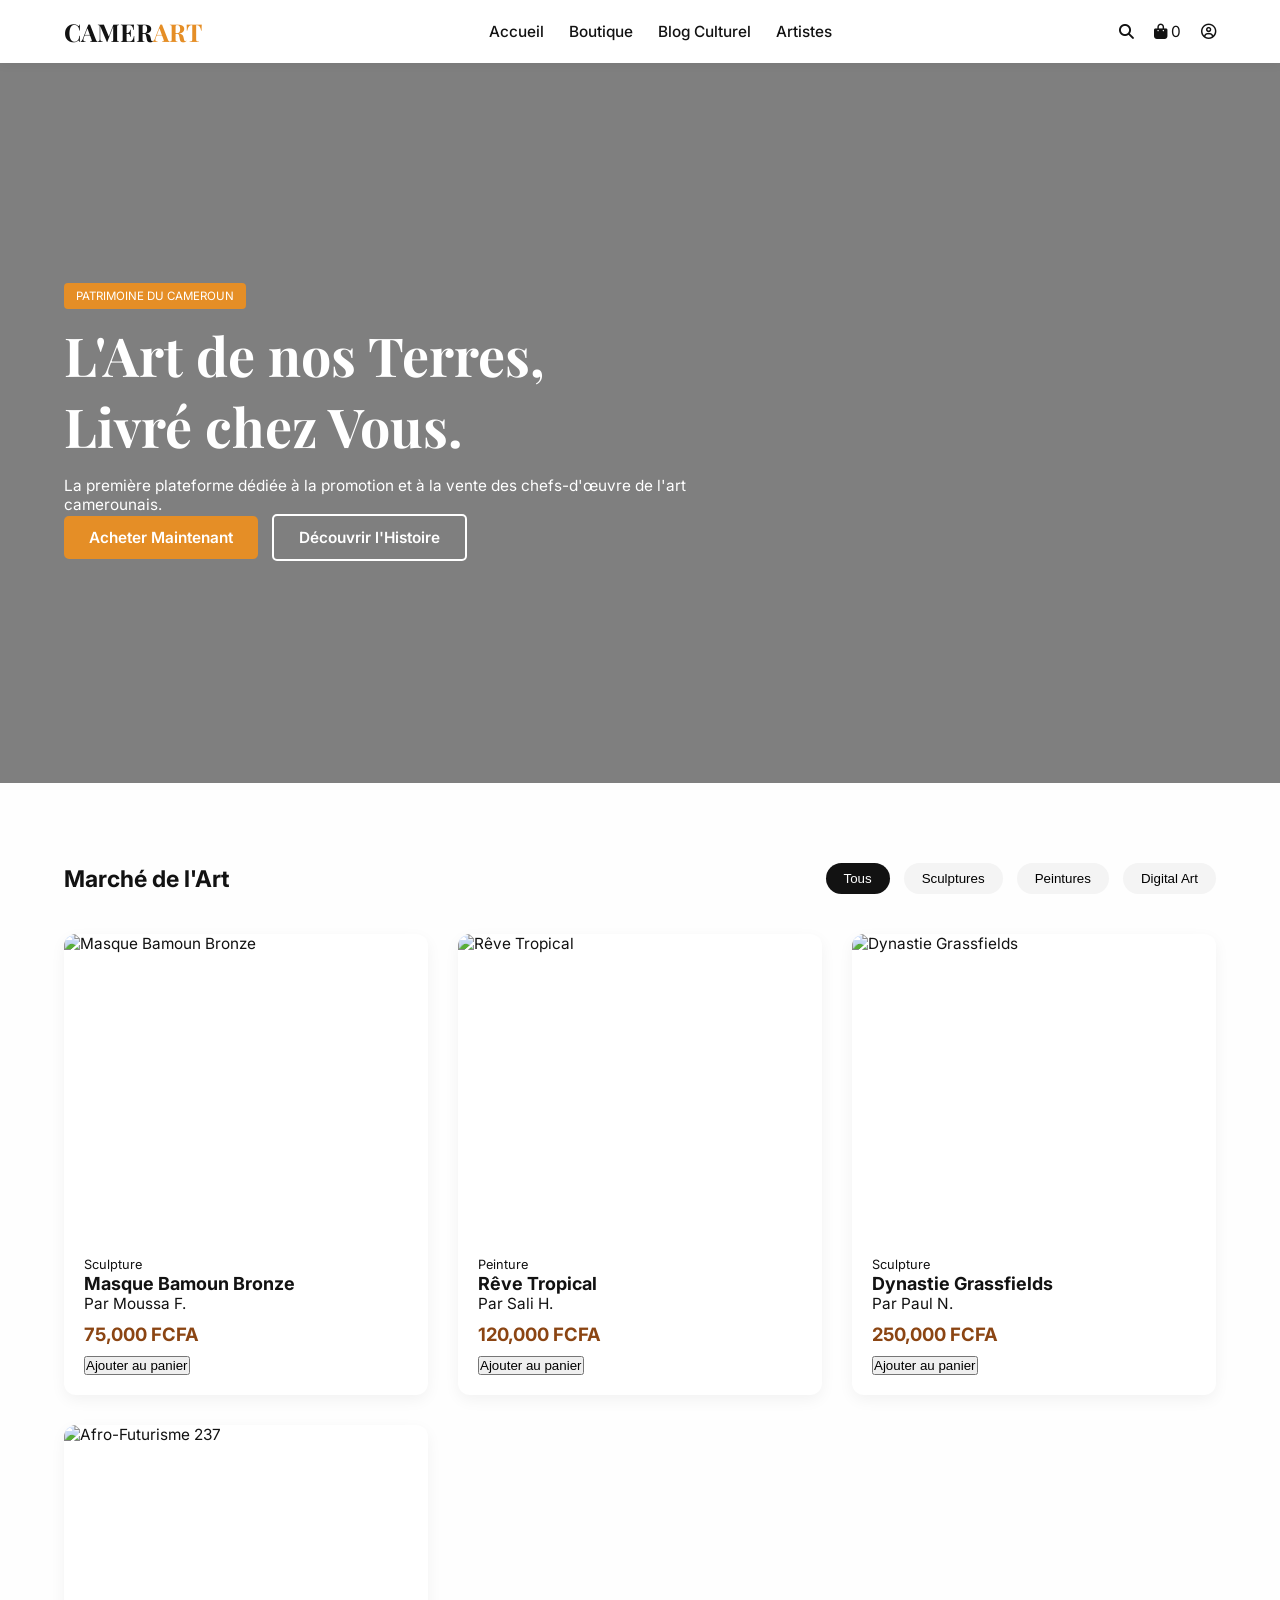
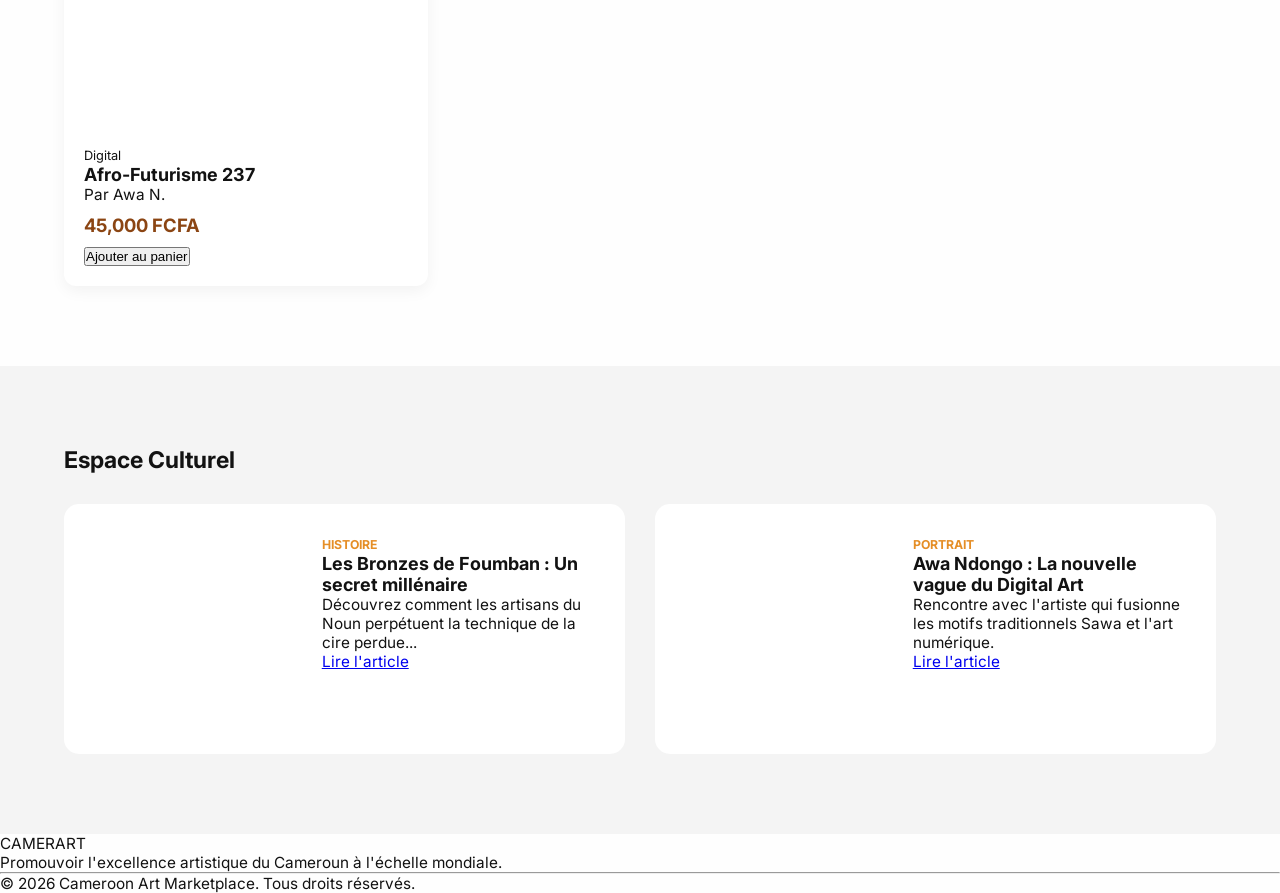
==== index.html @ 033e803b "Frontend complete + new pages + design improvements" ====
<!DOCTYPE html>
<html lang="fr">
<head>
    <meta charset="UTF-8">
    <meta name="viewport" content="width=device-width, initial-scale=1.0">
    <title>CamerArt | Marketplace d'Excellence</title>
    <link rel="stylesheet" href="css/style.css">
    <link href="https://fonts.googleapis.com/css2?family=Playfair+Display:wght@700&family=Inter:wght@300;400;600&display=swap" rel="stylesheet">
    <link rel="stylesheet" href="https://cdnjs.cloudflare.com/ajax/libs/font-awesome/6.4.0/css/all.min.css">
</head>
<body>

    <nav class="navbar">
        <div class="logo">CAMER<span>ART</span></div>
        <ul class="nav-links">
            <li><a href="#home">Accueil</a></li>
            <li><a href="#shop">Boutique</a></li>
            <li><a href="#blog">Blog Culturel</a></li>
            <li><a href="#artists">Artistes</a></li>
        </ul>
        <div class="nav-icons">
            <div class="search-trigger"><i class="fa-solid fa-magnifying-glass"></i></div>
            <div class="cart-icon" onclick="toggleCart()">
                <i class="fa-solid fa-bag-shopping"></i>
                <span id="cart-count">0</span>
            </div>
            <div class="user-menu">
                <i class="fa-regular fa-circle-user" onclick="toggleUserDashboard()"></i>
                <div class="user-dropdown" id="userDropdown">
                    <p class="user-name">Chargement...</p>
                    <hr>
                    <a href="#" onclick="openSettings()"><i class="fa-solid fa-gear"></i> Paramètres</a>
                    <a href="#"><i class="fa-solid fa-heart"></i> Favoris</a>
                    <a href="auth.html" class="logout-btn"><i class="fa-solid fa-sign-out"></i> Déconnexion</a>
                </div>
            </div>
        </div>
    </nav>

    <header class="hero" id="home">
        <div class="hero-content">
            <span class="badge">Patrimoine du Cameroun</span>
            <h1>L'Art de nos Terres, <br>Livré chez Vous.</h1>
            <p>La première plateforme dédiée à la promotion et à la vente des chefs-d'œuvre de l'art camerounais.</p>
            <div class="hero-btns">
                <a href="#shop" class="btn-primary">Acheter Maintenant</a>
                <a href="#blog" class="btn-secondary">Découvrir l'Histoire</a>
            </div>
        </div>
    </header>

    <section class="shop-section" id="shop">
        <div class="section-header">
            <h2 class="section-title">Marché de l'Art</h2>
            <div class="filters">
                <button class="filter-btn active" data-filter="all">Tous</button>
                <button class="filter-btn" data-filter="Sculpture">Sculptures</button>
                <button class="filter-btn" data-filter="Peinture">Peintures</button>
                <button class="filter-btn" data-filter="Digital">Digital Art</button>
            </div>
        </div>
        <div class="product-grid" id="product-display">
            </div>
    </section>

    <section class="blog-section" id="blog">
        <h2 class="section-title">Espace Culturel</h2>
        <div class="blog-grid">
            <article class="blog-card">
                <div class="blog-img" style="background-image: url('https://images.unsplash.com/photo-1523891707568-756bb0aca0f0?q=80&w=800');"></div>
                <div class="blog-content">
                    <span class="tag">Histoire</span>
                    <h3>Les Bronzes de Foumban : Un secret millénaire</h3>
                    <p>Découvrez comment les artisans du Noun perpétuent la technique de la cire perdue...</p>
                    <a href="#" class="read-more">Lire l'article</a>
                </div>
            </article>
            <article class="blog-card">
                <div class="blog-img" style="background-image: url('https://images.unsplash.com/photo-1513364776144-60967b0f800f?q=80&w=800');"></div>
                <div class="blog-content">
                    <span class="tag">Portrait</span>
                    <h3>Awa Ndongo : La nouvelle vague du Digital Art</h3>
                    <p>Rencontre avec l'artiste qui fusionne les motifs traditionnels Sawa et l'art numérique.</p>
                    <a href="#" class="read-more">Lire l'article</a>
                </div>
            </article>
        </div>
    </section>

    <div id="settingsModal" class="modal">
        <div class="modal-content">
            <span class="close" onclick="closeSettings()">&times;</span>
            <h2>Paramètres du Compte</h2>
            <form class="settings-form">
                <div class="input-group">
                    <label>Nom Complet</label>
                    <input type="text" value="Utilisateur Démo">
                </div>
                <div class="input-group">
                    <label>Email</label>
                    <input type="email" value="demo@camerart.cm">
                </div>
                <div class="input-group">
                    <label>Changer le Mot de Passe</label>
                    <input type="password" placeholder="Nouveau mot de passe">
                </div>
                <div class="input-group">
                    <label>Devise Préférée</label>
                    <select>
                        <option>FCFA (XAF)</option>
                        <option>Euro (€)</option>
                        <option>Dollar ($)</option>
                    </select>
                </div>
                <button type="button" class="btn-primary">Enregistrer les modifications</button>
            </form>
        </div>
    </div>

    <footer>
        <div class="footer-content">
            <div class="footer-logo">CAMER<span>ART</span></div>
            <p>Promouvoir l'excellence artistique du Cameroun à l'échelle mondiale.</p>
        </div>
        <hr>
        <p class="copy">&copy; 2026 Cameroon Art Marketplace. Tous droits réservés.</p>
    </footer>

    <script src="js/script.js"></script>
</body>
</html>
---- css/style.css ----
:root {
    --primary: #8b4513;
    --accent: #e58e26;
    --dark: #121212;
    --light: #fefefe;
    --gray: #f4f4f4;
    --text-muted: #666;
    --transition: all 0.3s ease;
}

* { margin: 0; padding: 0; box-sizing: border-box; }
body { font-family: 'Inter', sans-serif; background: var(--light); color: var(--dark); scroll-behavior: smooth; }

/* Navbar */
.navbar {
    display: flex; justify-content: space-between; align-items: center;
    padding: 15px 5%; background: white; position: sticky; top: 0; z-index: 1000;
    box-shadow: 0 2px 10px rgba(0,0,0,0.05);
}
.logo { font-family: 'Playfair Display', serif; font-size: 1.6rem; font-weight: 700; cursor: pointer; }
.logo span { color: var(--accent); }
.nav-links { display: flex; list-style: none; gap: 25px; }
.nav-links a { text-decoration: none; color: var(--dark); font-weight: 500; transition: var(--transition); }
.nav-links a:hover { color: var(--accent); }
.nav-icons { display: flex; gap: 20px; align-items: center; cursor: pointer; }

/* User Dropdown */
.user-menu { position: relative; }
.user-dropdown {
    position: absolute; right: 0; top: 40px; background: white;
    width: 200px; border-radius: 10px; box-shadow: 0 10px 25px rgba(0,0,0,0.1);
    display: none; flex-direction: column; padding: 10px;
}
.user-dropdown.show { display: flex; }
.user-dropdown a { padding: 10px; text-decoration: none; color: var(--dark); font-size: 0.9rem; border-radius: 5px; }
.user-dropdown a:hover { background: var(--gray); }

/* Hero */
.hero {
    height: 80vh; background: linear-gradient(rgba(0,0,0,0.5), rgba(0,0,0,0.5)), url('https://images.unsplash.com/photo-1549490349-8643362247b5?q=80&w=1600');
    background-size: cover; background-position: center; display: flex; align-items: center; padding: 0 5%; color: white;
}
.hero-content { max-width: 700px; }
.hero-content h1 { font-family: 'Playfair Display', serif; font-size: 3.5rem; margin: 15px 0; }
.badge { background: var(--accent); padding: 6px 12px; border-radius: 4px; font-size: 0.75rem; text-transform: uppercase; }

/* Buttons */
.btn-primary { background: var(--accent); color: white; padding: 12px 25px; border-radius: 5px; text-decoration: none; border: none; cursor: pointer; font-weight: 600; display: inline-block; }
.btn-secondary { background: transparent; border: 2px solid white; color: white; padding: 12px 25px; border-radius: 5px; text-decoration: none; margin-left: 10px; font-weight: 600; display: inline-block; }

/* Shop Section */
.shop-section { padding: 80px 5%; }
.section-header { display: flex; justify-content: space-between; align-items: center; margin-bottom: 40px; }
.filter-btn { background: var(--gray); border: none; padding: 8px 18px; border-radius: 20px; cursor: pointer; margin-left: 10px; transition: var(--transition); }
.filter-btn.active { background: var(--dark); color: white; }

.product-grid { display: grid; grid-template-columns: repeat(auto-fill, minmax(280px, 1fr)); gap: 30px; }
.product-card { background: white; border-radius: 12px; overflow: hidden; box-shadow: 0 5px 15px rgba(0,0,0,0.05); transition: var(--transition); }
.product-card:hover { transform: translateY(-8px); }
.product-img { width: 100%; height: 300px; object-fit: cover; }
.product-info { padding: 20px; }
.price { font-size: 1.2rem; font-weight: 700; color: var(--primary); margin: 10px 0; }

/* Blog Section */
.blog-section { padding: 80px 5%; background: var(--gray); }
.blog-grid { display: grid; grid-template-columns: repeat(auto-fit, minmax(400px, 1fr)); gap: 30px; margin-top: 30px; }
.blog-card { display: flex; background: white; border-radius: 15px; overflow: hidden; }
.blog-img { flex: 1; background-size: cover; background-position: center; min-height: 250px; }
.blog-content { flex: 1.2; padding: 30px; }
.tag { color: var(--accent); font-weight: 700; font-size: 0.8rem; text-transform: uppercase; }

/* Modal */
.modal { display: none; position: fixed; z-index: 2000; left: 0; top: 0; width: 100%; height: 100%; background: rgba(0,0,0,0.6); backdrop-filter: blur(5px); }
.modal-content { background: white; margin: 10% auto; padding: 40px; width: 500px; border-radius: 15px; position: relative; }
.close { position: absolute; right: 20px; top: 15px; font-size: 28px; cursor: pointer; }

/* Auth forms (reprise du code précédent optimisé) */
.auth-form { display: none; }
.active-form { display: flex !important; flex-direction: column; }

/* auh css*/

/* --- AUTH PAGE STYLES --- */
.auth-body {
    height: 100vh;
    display: flex;
    align-items: center;
    justify-content: center;
    background: #f0f2f5;
    padding: 20px;
}

.auth-container {
    width: 1000px;
    max-width: 100%;
    height: 650px;
    background: white;
    border-radius: 20px;
    display: flex;
    overflow: hidden;
    box-shadow: 0 25px 50px rgba(0,0,0,0.15);
    animation: fadeIn 0.8s ease-out;
}

@keyframes fadeIn {
    from { opacity: 0; transform: translateY(20px); }
    to { opacity: 1; transform: translateY(0); }
}

.auth-visual {
    flex: 1;
    background: url('https://images.unsplash.com/photo-1549490349-8643362247b5?auto=format&fit=crop&q=80&w=1000');
    background-size: cover;
    background-position: center;
    position: relative;
    color: white;
    display: flex;
    align-items: flex-end;
    padding: 40px;
}

.visual-overlay {
    background: rgba(0, 0, 0, 0.4);
    backdrop-filter: blur(8px);
    padding: 30px;
    border-radius: 15px;
    border: 1px solid rgba(255,255,255,0.2);
}

.auth-form-box {
    flex: 1;
    padding: 50px;
    display: flex;
    flex-direction: column;
}

.form-toggle {
    display: flex;
    background: #f0f2f5;
    padding: 5px;
    border-radius: 10px;
    margin-bottom: 30px;
}

.form-toggle button {
    flex: 1;
    padding: 10px;
    border: none;
    background: none;
    cursor: pointer;
    font-weight: 600;
    border-radius: 8px;
    transition: var(--transition);
}

.form-toggle button.active {
    background: white;
    box-shadow: 0 4px 10px rgba(0,0,0,0.1);
    color: var(--accent);
}

.auth-form {
    display: none;
    animation: slideIn 0.4s ease-out;
}

.auth-form.active-form {
    display: flex;
    flex-direction: column;
}

@keyframes slideIn {
    from { opacity: 0; transform: translateX(20px); }
    to { opacity: 1; transform: translateX(0); }
}

.input-group { margin-bottom: 20px; }
.input-group label { display: block; font-size: 0.85rem; margin-bottom: 5px; font-weight: 600; }
.input-group input {
    width: 100%;
    padding: 12px;
    border: 1px solid #ddd;
    border-radius: 8px;
    background: #f9f9f9;
}

.input-row { display: flex; gap: 15px; }

/* Role Selector (Client vs Artist) */
.role-selector {
    display: flex;
    gap: 10px;
    margin-top: 5px;
}

.role-selector input { display: none; }
.role-selector label {
    flex: 1;
    padding: 10px;
    text-align: center;
    border: 2px solid #eee;
    border-radius: 8px;
    cursor: pointer;
    transition: var(--transition);
}

.role-selector input:checked + label {
    border-color: var(--accent);
    background: rgba(229, 142, 38, 0.1);
    color: var(--accent);
}

.btn-submit {
    background: var(--dark);
    color: white;
    padding: 15px;
    border: none;
    border-radius: 8px;
    font-weight: 600;
    cursor: pointer;
    transition: var(--transition);
    margin-top: 10px;
}

.btn-submit:hover { background: var(--accent); transform: scale(1.02); }

@media (max-width: 850px) {
    .auth-visual { display: none; }
    .auth-container { width: 500px; }
}

/*responsive*/
html {
    /* Ajuste la taille de police de base dynamiquement entre 14px et 18px selon l'écran */
    font-size: clamp(14px, 1.2vw, 18px);
}

/* LA LIGNE MAGIQUE POUR LES GRILLES (Produits, Blog, etc.) */
.product-grid, .blog-grid {
    grid-template-columns: repeat(auto-fit, minmax(min(100%, 300px), 1fr));
}
img {
    max-width: 100%;
    height: auto;
    display: block;
}
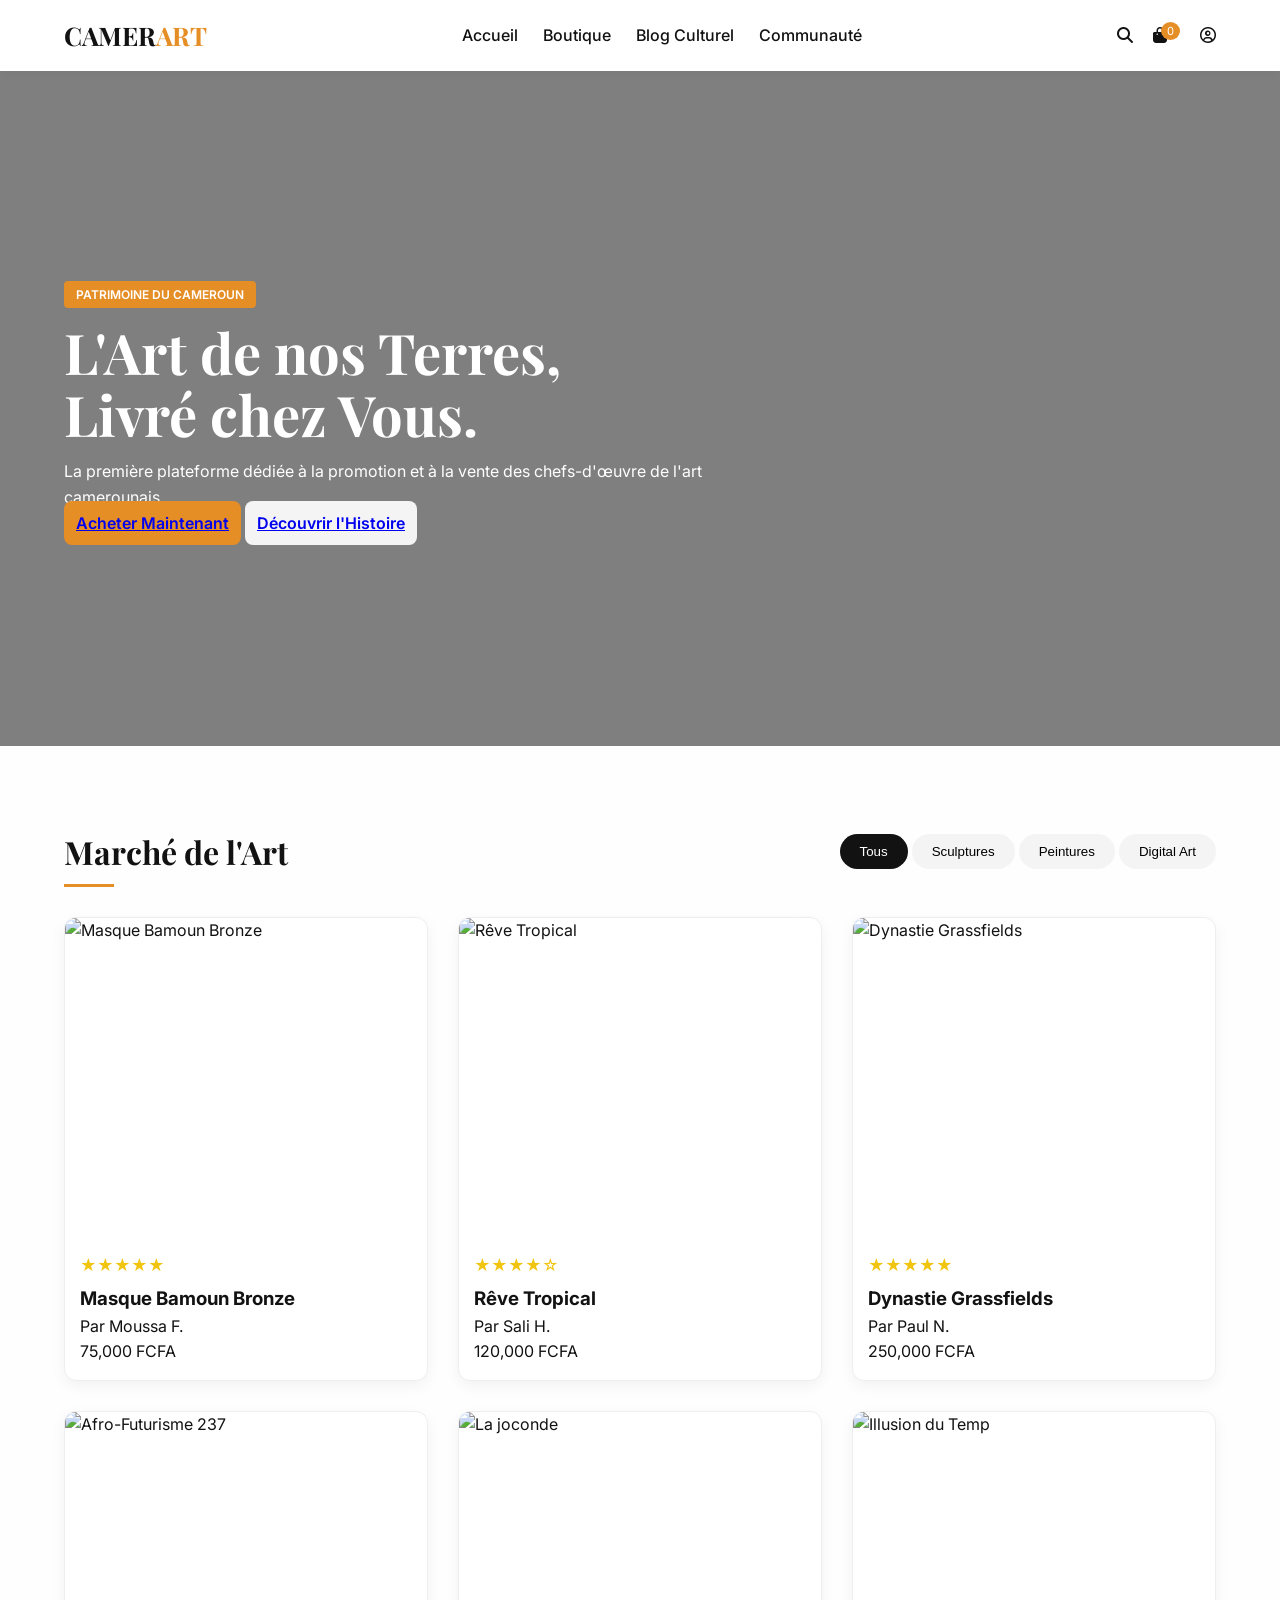
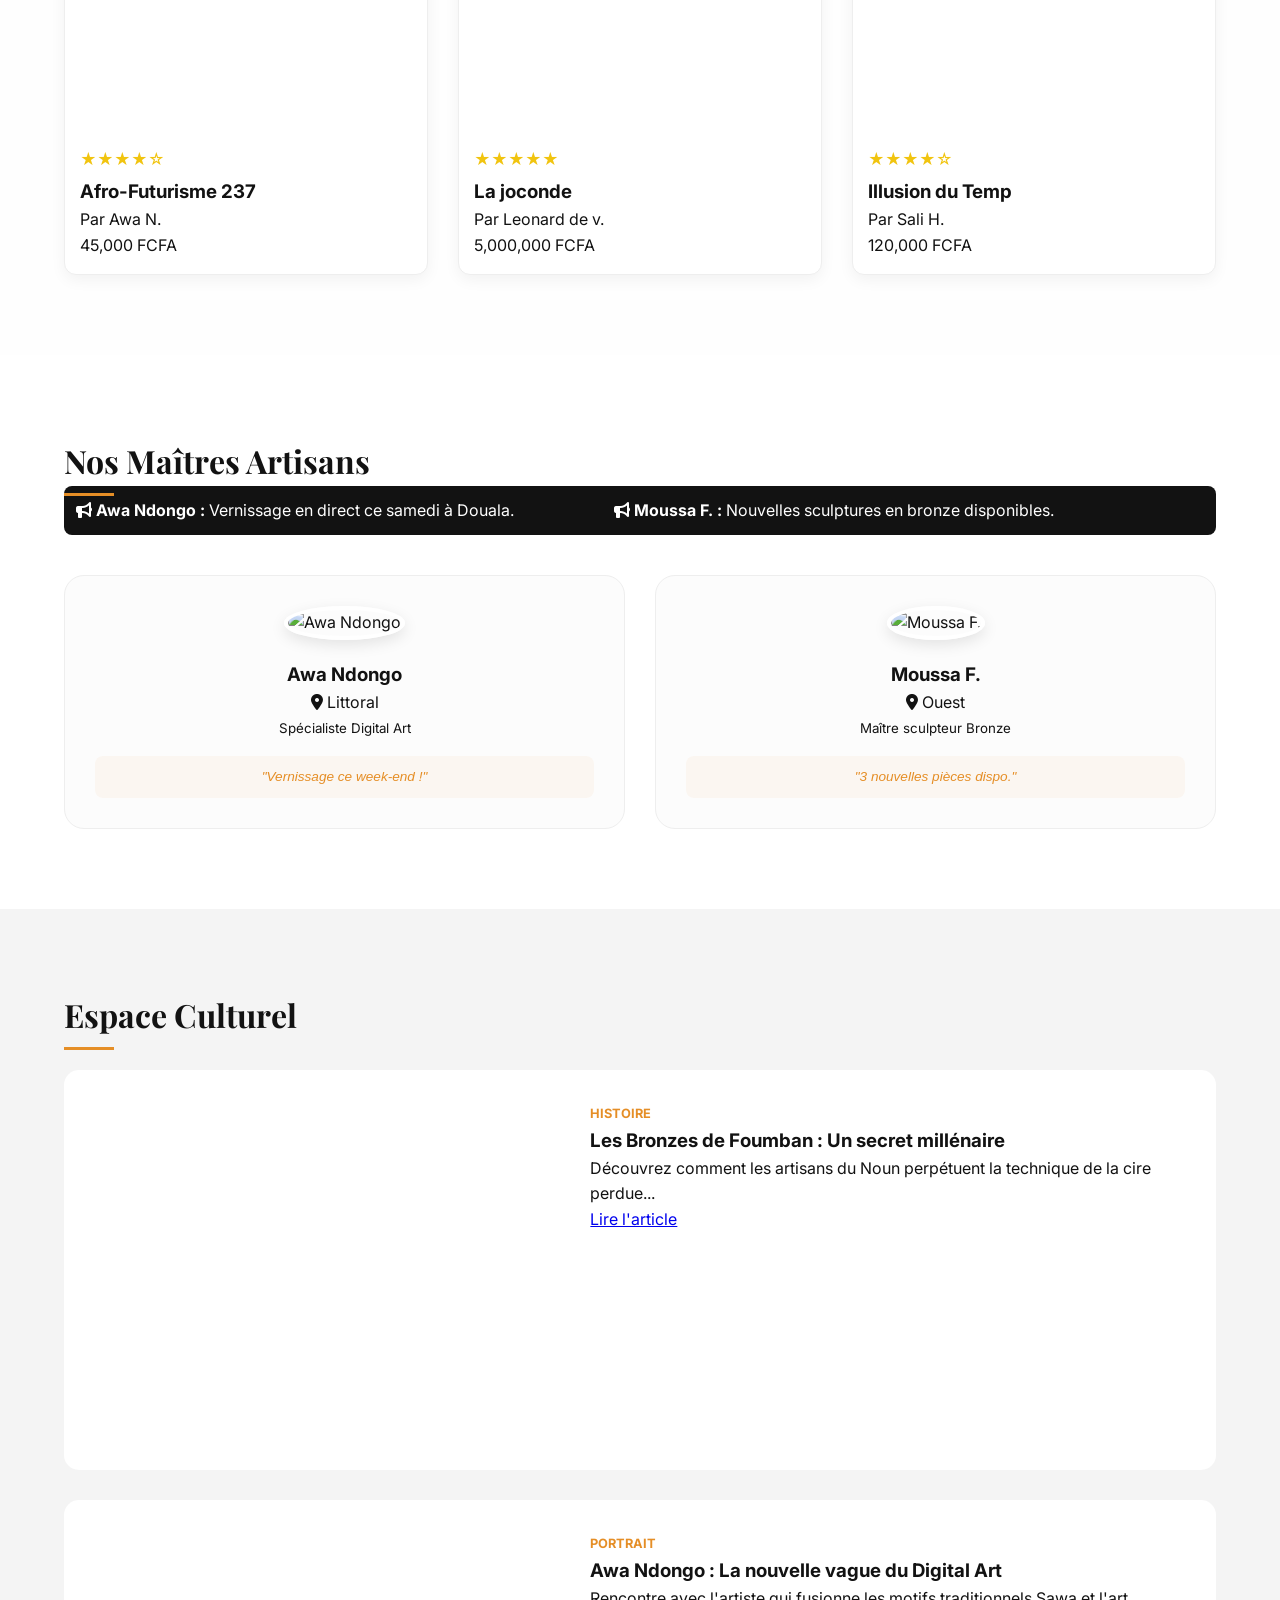
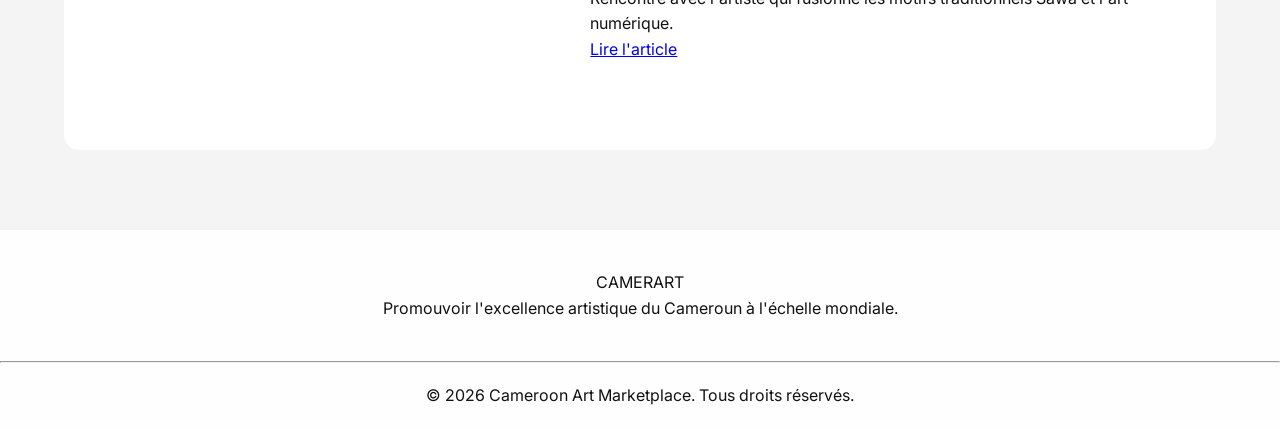
==== commit 77ebd49f: "Envoi du code source" ====
--- a/index.html
+++ b/index.html
@@ -16,7 +16,7 @@
             <li><a href="#home">Accueil</a></li>
             <li><a href="#shop">Boutique</a></li>
             <li><a href="#blog">Blog Culturel</a></li>
-            <li><a href="#artists">Artistes</a></li>
+            <li><a href="#artists">Communauté</a></li>
         </ul>
         <div class="nav-icons">
             <div class="search-trigger"><i class="fa-solid fa-magnifying-glass"></i></div>
@@ -27,7 +27,7 @@
             <div class="user-menu">
                 <i class="fa-regular fa-circle-user" onclick="toggleUserDashboard()"></i>
                 <div class="user-dropdown" id="userDropdown">
-                    <p class="user-name">Chargement...</p>
+                    <p class="user-name">Visiteur</p>
                     <hr>
                     <a href="#" onclick="openSettings()"><i class="fa-solid fa-gear"></i> Paramètres</a>
                     <a href="#"><i class="fa-solid fa-heart"></i> Favoris</a>
@@ -56,74 +56,164 @@
                 <button class="filter-btn active" data-filter="all">Tous</button>
                 <button class="filter-btn" data-filter="Sculpture">Sculptures</button>
                 <button class="filter-btn" data-filter="Peinture">Peintures</button>
-                <button class="filter-btn" data-filter="Digital">Digital Art</button>
+                <button class="filter-btn" data-filter="Digital Art">Digital Art</button>
             </div>
         </div>
         <div class="product-grid" id="product-display">
             </div>
     </section>
 
+    <section class="artists-section" id="artists">
+        <h2 class="section-title">Nos Maîtres Artisans</h2>
+        <div class="announcements-ticker">
+            <div class="ticker-content">
+                <span><i class="fa-solid fa-bullhorn"></i> <strong>Awa Ndongo :</strong> Vernissage en direct ce samedi à Douala.</span>
+                <span><i class="fa-solid fa-bullhorn"></i> <strong>Moussa F. :</strong> Nouvelles sculptures en bronze disponibles.</span>
+            </div>
+        </div>
+        <div class="artists-grid" id="artists-list">
+            </div>
+    </section>
+
+    <div id="productModal" class="modal">
+        <div class="product-modal-view">
+            <span class="close" onclick="closeProductModal()">&times;</span>
+            <div class="product-layout">
+                <div class="product-gallery">
+                    <img src="" id="modal-img" alt="Oeuvre">
+                    <div class="badge-overlay">Certifié Original</div>
+                </div>
+                <div class="product-info-panel">
+                    <p class="category-path">Boutique > <span id="modal-cat">Catégorie</span></p>
+                    <h2 id="modal-title">Nom de l'œuvre</h2>
+                    <p style="margin-top: -15px; color: var(--accent); font-weight: 600;">Par <span id="modal-artist">Artiste</span></p>
+                    
+                    <div class="rating-box" id="modal-stars" style="color: #f1c40f;">
+                        </div>
+                    <hr>
+                    <div class="price-display">
+                        <span class="value" id="modal-price">0</span>
+                        <span class="currency">FCFA</span>
+                    </div>
+                    <div class="stock-info" id="modal-stock">
+                        <i class="fa-solid fa-boxes-stacked"></i> <span>En stock</span>
+                    </div>
+                    <div class="description-scroll">
+                        <h3>À propos de cette pièce</h3>
+                        <p id="modal-desc">Description...</p>
+                    </div>
+                    <div class="action-bar">
+                        <div class="qty-box">
+                            <label>Quantité</label>
+                            <select id="modal-qty">
+                                <option value="1">1</option>
+                                <option value="2">2</option>
+                                <option value="3">3</option>
+                            </select>
+                        </div>
+                        <button class="btn-buy" onclick="addToCartFromModal()">Ajouter au panier</button>
+                    </div>
+                </div>
+            </div>
+        </div>
+    </div>
+
+    <div id="cartModal" class="modal">
+        <div class="modal-content cart-modal-full">
+            <span class="close" onclick="toggleCart()">&times;</span>
+            <div class="cart-container">
+                <div class="cart-main">
+                    <h2>Mon Panier <span id="items-count-text">(0 articles)</span></h2>
+                    <div id="cart-items-container" class="cart-items-scroll">
+                        </div>
+                </div>
+                <div class="cart-sidebar">
+                    <h3>Détails du paiement</h3>
+                    <div class="bill-line" style="display:flex; justify-content:space-between;">
+                        <span>Sous-total</span><span id="subtotal">0 FCFA</span>
+                    </div>
+                    <div class="bill-line" style="display:flex; justify-content:space-between;">
+                        <span>Livraison</span><span style="color:green;">Gratuit</span>
+                    </div>
+                    <hr>
+                    <div class="bill-line total" style="display:flex; justify-content:space-between; font-weight:bold; font-size:1.2rem;">
+                        <span>Total</span><span id="cart-total-price">0 FCFA</span>
+                    </div>
+                    
+                    <div class="payment-methods" style="margin-top:20px;">
+                        <p>Choisir votre opérateur :</p>
+                        <div class="method-grid">
+                            <label class="pay-btn">
+                                <input type="radio" name="pay" checked>
+                                <img src='../assets/ui/logo_orange.png' width="30">
+                                <span>Orange</span>
+                            </label>
+                            <label class="pay-btn">
+                                <input type="radio" name="pay">
+                                <img src='../assets/ui/logo_mtn.png' width="30">
+                                <span>MTN</span>
+                            </label>
+                        </div>
+                    </div>
+                    <button class="btn-pay-now" style="width:100%; margin-top:20px;">Payer en toute sécurité</button>
+                </div>
+            </div>
+        </div>
+    </div>
+
     <section class="blog-section" id="blog">
+
         <h2 class="section-title">Espace Culturel</h2>
+
         <div class="blog-grid">
+
             <article class="blog-card">
-                <div class="blog-img" style="background-image: url('https://images.unsplash.com/photo-1523891707568-756bb0aca0f0?q=80&w=800');"></div>
+
+                <div class="blog-img" style="background-image: url('../assets/artworks/img2_blog.png');"></div>
+
                 <div class="blog-content">
+
                     <span class="tag">Histoire</span>
+
                     <h3>Les Bronzes de Foumban : Un secret millénaire</h3>
+
                     <p>Découvrez comment les artisans du Noun perpétuent la technique de la cire perdue...</p>
+
                     <a href="#" class="read-more">Lire l'article</a>
-                </div>
+
+                </div>
+
             </article>
+
             <article class="blog-card">
-                <div class="blog-img" style="background-image: url('https://images.unsplash.com/photo-1513364776144-60967b0f800f?q=80&w=800');"></div>
+
+                <div class="blog-img" style="background-image: url('../assets/artworks/img1_blog.png');"></div>
+
                 <div class="blog-content">
+
                     <span class="tag">Portrait</span>
+
                     <h3>Awa Ndongo : La nouvelle vague du Digital Art</h3>
+
                     <p>Rencontre avec l'artiste qui fusionne les motifs traditionnels Sawa et l'art numérique.</p>
+
                     <a href="#" class="read-more">Lire l'article</a>
-                </div>
+
+                </div>
+
             </article>
-        </div>
+
+        </div>
+
     </section>
 
-    <div id="settingsModal" class="modal">
-        <div class="modal-content">
-            <span class="close" onclick="closeSettings()">&times;</span>
-            <h2>Paramètres du Compte</h2>
-            <form class="settings-form">
-                <div class="input-group">
-                    <label>Nom Complet</label>
-                    <input type="text" value="Utilisateur Démo">
-                </div>
-                <div class="input-group">
-                    <label>Email</label>
-                    <input type="email" value="demo@camerart.cm">
-                </div>
-                <div class="input-group">
-                    <label>Changer le Mot de Passe</label>
-                    <input type="password" placeholder="Nouveau mot de passe">
-                </div>
-                <div class="input-group">
-                    <label>Devise Préférée</label>
-                    <select>
-                        <option>FCFA (XAF)</option>
-                        <option>Euro (€)</option>
-                        <option>Dollar ($)</option>
-                    </select>
-                </div>
-                <button type="button" class="btn-primary">Enregistrer les modifications</button>
-            </form>
-        </div>
-    </div>
-
     <footer>
-        <div class="footer-content">
+        <div class="footer-content" style="text-align:center; padding: 40px 0;">
             <div class="footer-logo">CAMER<span>ART</span></div>
             <p>Promouvoir l'excellence artistique du Cameroun à l'échelle mondiale.</p>
         </div>
         <hr>
-        <p class="copy">&copy; 2026 Cameroon Art Marketplace. Tous droits réservés.</p>
+        <p class="copy" style="text-align:center; padding: 20px 0;">&copy; 2026 Cameroon Art Marketplace. Tous droits réservés.</p>
     </footer>
 
     <script src="js/script.js"></script>
--- a/css/style.css
+++ b/css/style.css
@@ -1,3 +1,4 @@
+/* --- VARIABLES & BASE --- */
 :root {
     --primary: #8b4513;
     --accent: #e58e26;
@@ -5,13 +6,20 @@
     --light: #fefefe;
     --gray: #f4f4f4;
     --text-muted: #666;
-    --transition: all 0.3s ease;
+    --transition: all 0.3s cubic-bezier(0.4, 0, 0.2, 1);
 }
 
 * { margin: 0; padding: 0; box-sizing: border-box; }
-body { font-family: 'Inter', sans-serif; background: var(--light); color: var(--dark); scroll-behavior: smooth; }
-
-/* Navbar */
+
+body { 
+    font-family: 'Inter', sans-serif; 
+    background: var(--light); 
+    color: var(--dark); 
+    line-height: 1.6;
+    overflow-x: hidden;
+}
+
+/* --- NAVIGATION --- */
 .navbar {
     display: flex; justify-content: space-between; align-items: center;
     padding: 15px 5%; background: white; position: sticky; top: 0; z-index: 1000;
@@ -24,223 +32,516 @@
 .nav-links a:hover { color: var(--accent); }
 .nav-icons { display: flex; gap: 20px; align-items: center; cursor: pointer; }
 
+#cart-count {
+    background: var(--accent); color: white; font-size: 0.7rem;
+    padding: 2px 6px; border-radius: 50%; vertical-align: top; margin-left: -10px;
+}
+
 /* User Dropdown */
 .user-menu { position: relative; }
 .user-dropdown {
-    position: absolute; right: 0; top: 40px; background: white;
-    width: 200px; border-radius: 10px; box-shadow: 0 10px 25px rgba(0,0,0,0.1);
-    display: none; flex-direction: column; padding: 10px;
+    position: absolute; right: 0; top: 45px; background: white;
+    width: 220px; border-radius: 10px; box-shadow: 0 10px 25px rgba(0,0,0,0.1);
+    display: none; flex-direction: column; padding: 10px; z-index: 1001;
 }
 .user-dropdown.show { display: flex; }
-.user-dropdown a { padding: 10px; text-decoration: none; color: var(--dark); font-size: 0.9rem; border-radius: 5px; }
-.user-dropdown a:hover { background: var(--gray); }
-
-/* Hero */
+.user-dropdown a { padding: 12px; text-decoration: none; color: var(--dark); font-size: 0.9rem; border-radius: 5px; transition: 0.2s; }
+.user-dropdown a:hover { background: var(--gray); color: var(--accent); }
+
+/* --- HERO SECTION --- */
 .hero {
-    height: 80vh; background: linear-gradient(rgba(0,0,0,0.5), rgba(0,0,0,0.5)), url('https://images.unsplash.com/photo-1549490349-8643362247b5?q=80&w=1600');
+    height: 75vh; background: linear-gradient(rgba(0,0,0,0.5), rgba(0,0,0,0.5)), url('../assets/artworks/back_img.png');
     background-size: cover; background-position: center; display: flex; align-items: center; padding: 0 5%; color: white;
 }
 .hero-content { max-width: 700px; }
-.hero-content h1 { font-family: 'Playfair Display', serif; font-size: 3.5rem; margin: 15px 0; }
-.badge { background: var(--accent); padding: 6px 12px; border-radius: 4px; font-size: 0.75rem; text-transform: uppercase; }
-
-/* Buttons */
-.btn-primary { background: var(--accent); color: white; padding: 12px 25px; border-radius: 5px; text-decoration: none; border: none; cursor: pointer; font-weight: 600; display: inline-block; }
-.btn-secondary { background: transparent; border: 2px solid white; color: white; padding: 12px 25px; border-radius: 5px; text-decoration: none; margin-left: 10px; font-weight: 600; display: inline-block; }
-
-/* Shop Section */
+.hero-content h1 { font-family: 'Playfair Display', serif; font-size: clamp(2rem, 5vw, 3.5rem); margin: 15px 0; line-height: 1.1; }
+.badge { background: var(--accent); padding: 6px 12px; border-radius: 4px; font-size: 0.75rem; text-transform: uppercase; font-weight: 600; }
+
+/* --- BOUTIQUE & CARTES --- */
 .shop-section { padding: 80px 5%; }
-.section-header { display: flex; justify-content: space-between; align-items: center; margin-bottom: 40px; }
-.filter-btn { background: var(--gray); border: none; padding: 8px 18px; border-radius: 20px; cursor: pointer; margin-left: 10px; transition: var(--transition); }
+.section-header { display: flex; justify-content: space-between; align-items: center; margin-bottom: 40px; flex-wrap: wrap; gap: 20px; }
+.section-title { font-family: 'Playfair Display', serif; font-size: 2rem; position: relative; }
+.section-title::after { content: ''; position: absolute; bottom: -10px; left: 0; width: 50px; height: 3px; background: var(--accent); }
+
+.filter-btn { background: var(--gray); border: none; padding: 10px 20px; border-radius: 25px; cursor: pointer; transition: var(--transition); font-weight: 500; }
 .filter-btn.active { background: var(--dark); color: white; }
 
-.product-grid { display: grid; grid-template-columns: repeat(auto-fill, minmax(280px, 1fr)); gap: 30px; }
-.product-card { background: white; border-radius: 12px; overflow: hidden; box-shadow: 0 5px 15px rgba(0,0,0,0.05); transition: var(--transition); }
-.product-card:hover { transform: translateY(-8px); }
-.product-img { width: 100%; height: 300px; object-fit: cover; }
-.product-info { padding: 20px; }
-.price { font-size: 1.2rem; font-weight: 700; color: var(--primary); margin: 10px 0; }
-
-/* Blog Section */
-.blog-section { padding: 80px 5%; background: var(--gray); }
-.blog-grid { display: grid; grid-template-columns: repeat(auto-fit, minmax(400px, 1fr)); gap: 30px; margin-top: 30px; }
-.blog-card { display: flex; background: white; border-radius: 15px; overflow: hidden; }
-.blog-img { flex: 1; background-size: cover; background-position: center; min-height: 250px; }
-.blog-content { flex: 1.2; padding: 30px; }
-.tag { color: var(--accent); font-weight: 700; font-size: 0.8rem; text-transform: uppercase; }
-
-/* Modal */
-.modal { display: none; position: fixed; z-index: 2000; left: 0; top: 0; width: 100%; height: 100%; background: rgba(0,0,0,0.6); backdrop-filter: blur(5px); }
-.modal-content { background: white; margin: 10% auto; padding: 40px; width: 500px; border-radius: 15px; position: relative; }
-.close { position: absolute; right: 20px; top: 15px; font-size: 28px; cursor: pointer; }
+.product-grid { 
+    display: grid; 
+    grid-template-columns: repeat(auto-fill, minmax(280px, 1fr)); 
+    gap: 30px; 
+}
+
+.product-card { 
+    background: white; border-radius: 12px; overflow: hidden; 
+    box-shadow: 0 5px 15px rgba(0,0,0,0.05); transition: var(--transition); 
+    border: 1px solid #eee;
+}
+.product-card:hover { transform: translateY(-10px); box-shadow: 0 15px 30px rgba(0,0,0,0.1); }
+
+.product-img-container { position: relative; overflow: hidden; height: 320px; }
+.product-img { width: 100%; height: 100%; object-fit: cover; transition: 0.5s; }
+.product-card:hover .product-img { transform: scale(1.05); }
+
+.card-actions {
+    position: absolute; bottom: -60px; left: 0; width: 100%;
+    display: flex; gap: 8px; padding: 12px;
+    background: rgba(255, 255, 255, 0.95); transition: var(--transition);
+}
+.product-card:hover .card-actions { bottom: 0; }
+
+.btn-card { flex: 1; padding: 10px; border: none; border-radius: 6px; cursor: pointer; font-size: 0.8rem; font-weight: 600; display: flex; align-items: center; justify-content: center; gap: 5px; transition: 0.2s; }
+.btn-detail-view { background: #333; color: white; }
+.btn-quick-add { background: var(--accent); color: white; }
+.btn-card:hover { opacity: 0.9; transform: scale(1.02); }
+
+/* --- MODALES (SYSTÈME COMPLET) --- */
+.modal { 
+    display: none; position: fixed; z-index: 2000; 
+    left: 0; top: 0; width: 100%; height: 100%; 
+    background: rgba(0,0,0,0.8); backdrop-filter: blur(8px); 
+    overflow-y: auto; padding: 20px;
+}
+
+/* Modale Détails Produit (Large) */
+.product-modal-view { 
+    background: white; margin: 2% auto; width: 95%; max-width: 1100px; 
+    border-radius: 20px; overflow: hidden; position: relative; 
+}
+
+.product-layout { display: flex; min-height: 75vh; }
+.product-gallery { flex: 1.2; background: #f9f9f9; display: flex; align-items: center; justify-content: center; padding: 40px; }
+.product-gallery img { max-width: 100%; max-height: 500px; object-fit: contain; filter: drop-shadow(0 10px 20px rgba(0,0,0,0.1)); }
+
+.product-info-panel { flex: 1; padding: 50px; display: flex; flex-direction: column; gap: 20px; border-left: 1px solid #eee; }
+.price-display .value { font-size: 2.8rem; font-weight: 800; color: var(--dark); }
+.stock-info { color: #27ae60; font-weight: 600; font-size: 0.9rem; display: flex; align-items: center; gap: 8px; }
+.btn-buy { background: #ff9900; color: white; padding: 18px; border-radius: 40px; font-weight: 700; border: none; cursor: pointer; font-size: 1.1rem; transition: 0.3s; }
+.btn-buy:hover { background: #e68a00; transform: translateY(-2px); box-shadow: 0 5px 15px rgba(255,153,0,0.3); }
+
+/* --- PANIER (MODALE) --- */
+.cart-container { display: flex; gap: 0; min-height: 60vh; }
+.cart-main { flex: 2; padding: 40px; }
+.cart-sidebar { flex: 1.2; background: #f8f9fa; padding: 40px; border-left: 1px solid #eee; }
+
+.cart-items-scroll { max-height: 400px; overflow-y: auto; margin-top: 20px; }
+.method-grid { display: grid; grid-template-columns: repeat(3, 1fr); gap: 10px; margin: 20px 0; }
+.pay-btn { border: 2px solid #eee; padding: 15px 5px; border-radius: 10px; text-align: center; cursor: pointer; transition: 0.3s; display: flex; flex-direction: column; align-items: center; gap: 8px; font-size: 0.75rem; font-weight: 600; }
+.pay-btn img { width: 35px; height: 35px; object-fit: contain; }
+.pay-btn input { display: none; }
+.pay-btn:has(input:checked) { border-color: var(--accent); background: white; box-shadow: 0 5px 15px rgba(0,0,0,0.05); }
+
+/* --- SECTION ARTISTES --- */
+.artists-section { padding: 80px 5%; background: #fff; }
+.announcements-ticker { background: var(--dark); color: white; padding: 12px; margin-bottom: 40px; border-radius: 8px; overflow: hidden; }
+.ticker-content { display: flex; gap: 100px; animation: scroll 25s linear infinite; white-space: nowrap; }
+@keyframes scroll { 0% { transform: translateX(100%); } 100% { transform: translateX(-100%); } }
+
+.artists-grid { display: grid; grid-template-columns: repeat(auto-fit, minmax(250px, 1fr)); gap: 30px; }
+.artist-card { background: #fcfcfc; padding: 30px; border-radius: 20px; text-align: center; border: 1px solid #eee; transition: 0.3s; }
+.artist-card:hover { border-color: var(--accent); background: white; }
+.artist-card img { width: 120px; height: 120px; border-radius: 50%; object-fit: cover; margin-bottom: 20px; border: 4px solid white; box-shadow: 0 5px 15px rgba(0,0,0,0.1); }
+.artist-news { margin-top: 15px; font-style: italic; color: var(--accent); font-size: 0.85rem; padding: 10px; background: rgba(229,142,38,0.05); border-radius: 8px; }
+
+/* --- RESPONSIVE --- */
+@media (max-width: 900px) {
+    .product-layout, .cart-container { flex-direction: column; }
+    .product-info-panel, .cart-sidebar { border-left: none; border-top: 1px solid #eee; padding: 30px; }
+    .product-gallery { padding: 20px; }
+    .nav-links { display: none; } /* On pourrait ajouter un menu burger ici */
+}
+
+/* Utilitaires */
+.close { position: absolute; right: 25px; top: 20px; font-size: 35px; cursor: pointer; color: #999; z-index: 10; transition: 0.3s; }
+.close:hover { color: var(--dark); transform: rotate(90deg); }
+.stars { color: #ffc107; margin-bottom: 5px; }
+
+/* auh form*/
 
 /* Auth forms (reprise du code précédent optimisé) */
+
 .auth-form { display: none; }
+
 .active-form { display: flex !important; flex-direction: column; }
 
+
+
 /* auh css*/
 
+
+
 /* --- AUTH PAGE STYLES --- */
+
 .auth-body {
+
     height: 100vh;
-    display: flex;
+
+    display: flex;
+
     align-items: center;
+
     justify-content: center;
+
     background: #f0f2f5;
+
     padding: 20px;
-}
+
+}
+
+
 
 .auth-container {
+
     width: 1000px;
+
     max-width: 100%;
+
     height: 650px;
+
     background: white;
+
     border-radius: 20px;
-    display: flex;
+
+    display: flex;
+
     overflow: hidden;
+
     box-shadow: 0 25px 50px rgba(0,0,0,0.15);
+
     animation: fadeIn 0.8s ease-out;
-}
+
+}
+
+
 
 @keyframes fadeIn {
+
     from { opacity: 0; transform: translateY(20px); }
+
     to { opacity: 1; transform: translateY(0); }
-}
+
+}
+
+
 
 .auth-visual {
+
     flex: 1;
-    background: url('https://images.unsplash.com/photo-1549490349-8643362247b5?auto=format&fit=crop&q=80&w=1000');
+
+    background: url('../assets/artworks/back_img.png');
+
     background-size: cover;
+
     background-position: center;
+
     position: relative;
+
     color: white;
-    display: flex;
+
+    display: flex;
+
     align-items: flex-end;
+
     padding: 40px;
-}
+
+}
+
+
 
 .visual-overlay {
+
     background: rgba(0, 0, 0, 0.4);
+
     backdrop-filter: blur(8px);
+
     padding: 30px;
+
     border-radius: 15px;
+
     border: 1px solid rgba(255,255,255,0.2);
-}
+
+}
+
+
 
 .auth-form-box {
+
     flex: 1;
+
     padding: 50px;
-    display: flex;
+
+    display: flex;
+
     flex-direction: column;
-}
+
+}
+
+
 
 .form-toggle {
-    display: flex;
+
+    display: flex;
+
     background: #f0f2f5;
+
     padding: 5px;
+
     border-radius: 10px;
+
     margin-bottom: 30px;
-}
+
+}
+
+
 
 .form-toggle button {
+
     flex: 1;
+
     padding: 10px;
+
     border: none;
+
     background: none;
+
     cursor: pointer;
+
     font-weight: 600;
+
     border-radius: 8px;
+
     transition: var(--transition);
-}
+
+}
+
+
 
 .form-toggle button.active {
+
     background: white;
+
     box-shadow: 0 4px 10px rgba(0,0,0,0.1);
+
     color: var(--accent);
-}
+
+}
+
+
 
 .auth-form {
+
     display: none;
+
     animation: slideIn 0.4s ease-out;
-}
+
+}
+
+
 
 .auth-form.active-form {
-    display: flex;
+
+    display: flex;
+
     flex-direction: column;
-}
+
+}
+
+
 
 @keyframes slideIn {
+
     from { opacity: 0; transform: translateX(20px); }
+
     to { opacity: 1; transform: translateX(0); }
-}
+
+}
+
+
 
 .input-group { margin-bottom: 20px; }
+
 .input-group label { display: block; font-size: 0.85rem; margin-bottom: 5px; font-weight: 600; }
+
 .input-group input {
+
     width: 100%;
+
     padding: 12px;
+
     border: 1px solid #ddd;
+
     border-radius: 8px;
+
     background: #f9f9f9;
-}
+
+}
+
+
 
 .input-row { display: flex; gap: 15px; }
 
+
+
 /* Role Selector (Client vs Artist) */
+
 .role-selector {
-    display: flex;
+
+    display: flex;
+
     gap: 10px;
+
     margin-top: 5px;
-}
+
+}
+
+
 
 .role-selector input { display: none; }
+
 .role-selector label {
+
     flex: 1;
+
     padding: 10px;
+
     text-align: center;
+
     border: 2px solid #eee;
+
     border-radius: 8px;
+
     cursor: pointer;
+
     transition: var(--transition);
-}
+
+}
+
+
 
 .role-selector input:checked + label {
+
     border-color: var(--accent);
+
     background: rgba(229, 142, 38, 0.1);
+
     color: var(--accent);
-}
+
+}
+
+
 
 .btn-submit {
+
     background: var(--dark);
+
     color: white;
+
     padding: 15px;
+
     border: none;
+
     border-radius: 8px;
+
     font-weight: 600;
+
     cursor: pointer;
+
     transition: var(--transition);
+
     margin-top: 10px;
-}
+
+}
+
+
 
 .btn-submit:hover { background: var(--accent); transform: scale(1.02); }
 
+.btn-primary{
+    background: var(--accent);
+
+    color: white(255, 255, 255);
+
+    padding: 12px;
+
+    border: none;
+
+    border-radius: 8px;
+
+    font-weight: 600;
+
+    cursor: pointer;
+
+    transition: var(--transition);
+
+    margin-top: 10px;
+}
+.btn-primary:hover { background: var(--gray); transform: scale(1.02); }
+
+.btn-secondary{
+    background: var(--gray);
+
+    color: white(255, 255, 255);
+
+    padding: 12px;
+
+    border: none;
+
+    border-radius: 8px;
+
+    font-weight: 600;
+
+    cursor: pointer;
+
+    transition: var(--transition);
+
+    margin-top: 10px;
+}
+.btn-secondary:hover { background: var(--accent); transform: scale(1.02); }
+
+/*blog*/
+     .blog-section { 
+        padding: 80px 5%;
+         background: var(--gray); 
+        }
+
+     .blog-grid {
+         display: grid;
+         grid-template-rows: repeat(auto-fit, minmax(400px, 1fr)); 
+         gap: 30px;
+         margin-top: 30px; 
+        }
+     
+     .blog-card {
+         display: flex; 
+        background: white;
+         border-radius: 15px; 
+         overflow: hidden; 
+         border: gray;
+        }
+    
+ 
+     .blog-img { 
+        flex: 1; 
+        background-size: cover;
+         background-position: left;
+          min-height: 250px;
+        }
+     
+     .blog-content {
+         flex: 1.2;
+          padding: 30px;
+         }
+     
+     .tag { 
+        color: var(--accent); 
+        font-weight: 700; 
+        font-size: 0.8rem;
+         text-transform: uppercase; 
+        }
+
 @media (max-width: 850px) {
+
     .auth-visual { display: none; }
+
     .auth-container { width: 500px; }
-}
-
-/*responsive*/
-html {
-    /* Ajuste la taille de police de base dynamiquement entre 14px et 18px selon l'écran */
-    font-size: clamp(14px, 1.2vw, 18px);
-}
-
-/* LA LIGNE MAGIQUE POUR LES GRILLES (Produits, Blog, etc.) */
-.product-grid, .blog-grid {
-    grid-template-columns: repeat(auto-fit, minmax(min(100%, 300px), 1fr));
-}
-img {
-    max-width: 100%;
-    height: auto;
-    display: block;
 }
